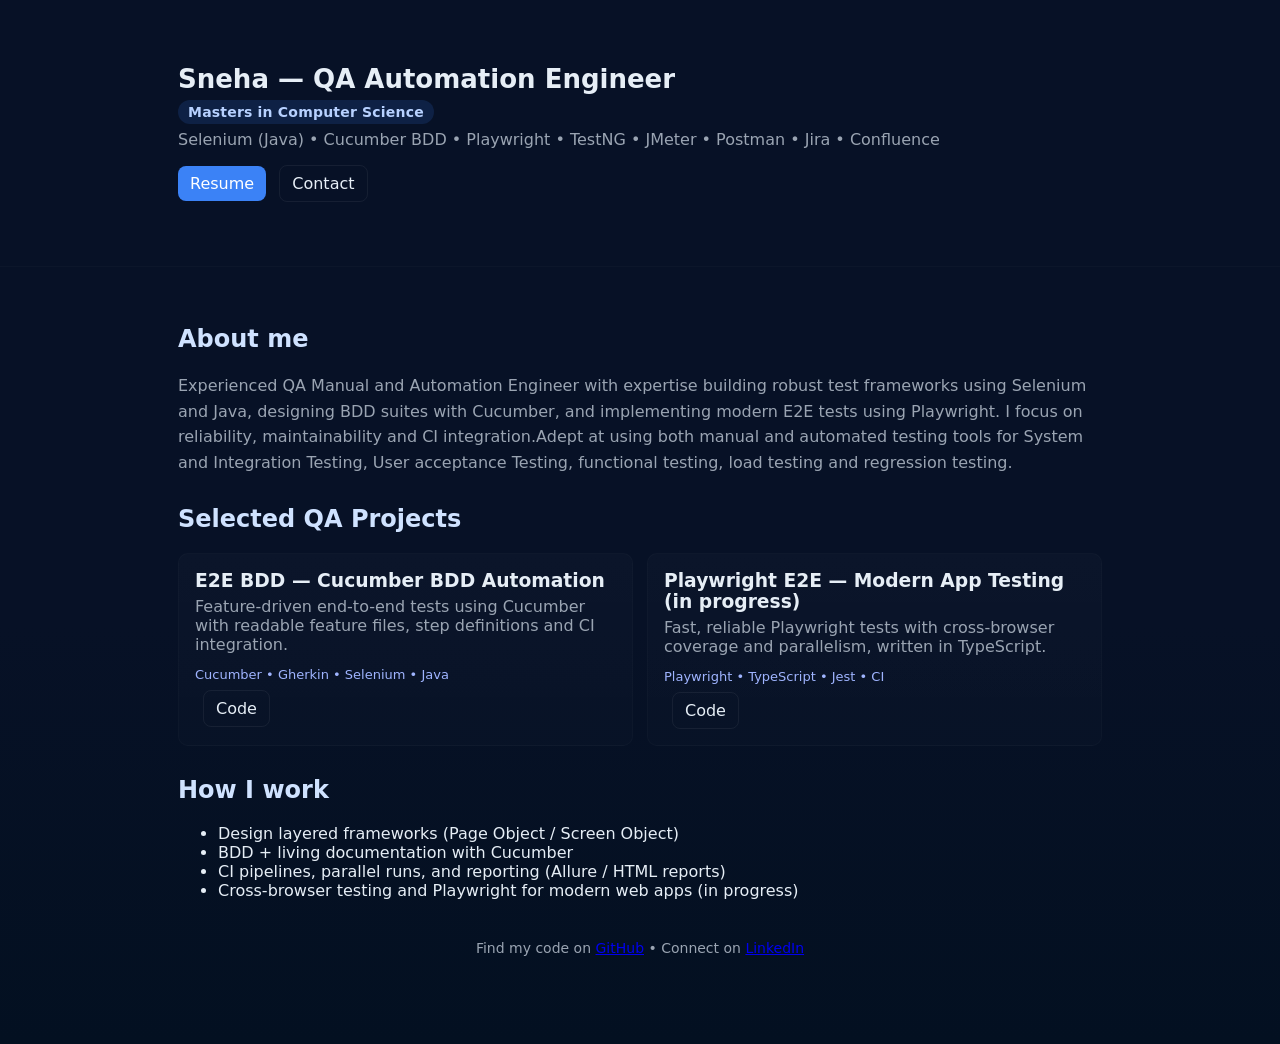
==== docs/index.html @ 4c33e96c "commit 1a2b3c4d5e6f7g8h9i0j" ====
<!doctype html>
<html lang="en">
<head>
  <meta charset="utf-8" />
  <meta name="viewport" content="width=device-width,initial-scale=1" />
  <title>Sneha Abraham — QA Automation Engineer</title>
  <link rel="stylesheet" href="styles.css" />
</head>
<body>
  <header class="site-header">
    <div class="container">
      <h1 id="owner-name">Sneha — QA Automation Engineer</h1>
      <p class="subtitle">Masters in Computer Science</p>
      <p class="tagline">Selenium (Java) • Cucumber BDD • Playwright • TestNG • JMeter • Postman • Jira • Confluence</p>

      <div class="actions">
        <a id="resume-link" class="btn" href="Resume-Sneha-Abraham_QA.pdf" target="_blank" rel="noopener">Resume</a>
        <a id="contact-link" class="btn btn-outline" href="#">Contact</a>
      </div>
    </div>
  </header>

  <main class="container">
    <section id="about">
      <h2>About me</h2>
      <p id="about-text">
        Experienced QA Manual and Automation Engineer with expertise building robust test frameworks using Selenium and Java, designing BDD suites with Cucumber, and implementing modern E2E tests using Playwright. I focus on reliability, maintainability and CI integration.Adept at using both manual and automated testing tools for System and Integration
Testing, User acceptance Testing, functional testing, load testing and regression testing. 
      </p>
    </section>

    <section id="projects">
      <h2>Selected QA Projects</h2>
      <div id="project-grid" class="grid"></div>
    </section>

    <section id="how-i-work">
      <h2>How I work</h2>
      <ul>
        <li>Design layered frameworks (Page Object / Screen Object)</li>
        <li>BDD + living documentation with Cucumber</li>
        <li>CI pipelines, parallel runs, and reporting (Allure / HTML reports)</li>
        <li>Cross-browser testing and Playwright for modern web apps (in progress)</li>
      </ul>
    </section>

    <footer>
      <p>Find my code on <a id="github-link" href="#">GitHub</a> • Connect on <a id="linkedin-link" href="#">LinkedIn</a></p>
    </footer>
  </main>

  <script>
    // Load projects.json and render cards
    async function loadProjects() {
      try {
        const res = await fetch(`projects.json?v=${Date.now()}`, { cache: 'no-store' });
        const projects = await res.json();
        const grid = document.getElementById('project-grid');

        grid.innerHTML = '';

        projects.forEach(p => {
          const card = document.createElement('article');
          card.className = 'card';
          card.innerHTML = `
            <h3 class="proj-title"><a href="${p.repo_url}" target="_blank" rel="noopener">${p.title}</a></h3>
            <p class="proj-desc">${p.description}</p>
            <p class="proj-tech">${p.tech.join(' • ')}</p>
            <div class="proj-links">
              ${p.demo_url ? `<a href="${p.demo_url}" target="_blank" class="btn">Demo</a>` : ''}
              <a href="${p.repo_url}" target="_blank" class="btn btn-outline">Code</a>
            </div>
          `;
          grid.appendChild(card);
        });
      } catch (err) {
        console.error('Failed to load projects.json', err);
        document.getElementById('project-grid').innerHTML = '<p class="muted">Unable to load projects.</p>';
      }
    }

    // Placeholder: replace these when customizing
    document.getElementById('owner-name').textContent = 'Sneha — QA Automation Engineer';
  document.getElementById('github-link').href = 'https://github.com/Sneha5839';
  document.getElementById('linkedin-link').href = '#';
  // Point resume link to the actual PDF in the same folder. Do not override this elsewhere.
  document.getElementById('resume-link').href = 'Resume-Sneha-Abraham_QA.pdf';
  document.getElementById('contact-link').href = 'mailto:sneha.abraham19@yahoo.com';

    loadProjects();
  </script>
</body>
</html>
---- docs/styles.css ----
:root{
  --bg:#0f1724;
  --card:#0b1220;
  --muted:#9aa4b2;
  --accent:#3b82f6;
  --text:#e6eef6;
}

*{box-sizing:border-box}
body{
  margin:0;
  font-family:Inter,Segoe UI,Roboto,system-ui,-apple-system,"Helvetica Neue",Arial;
  background:linear-gradient(180deg,#071126 0%, #071126 60%, #031021 100%);
  color:var(--text);
  -webkit-font-smoothing:antialiased;
}
.container{max-width:980px;margin:0 auto;padding:28px}
.site-header{padding:36px 0;border-bottom:1px solid rgba(255,255,255,0.02)}
.site-header .tagline{color:var(--muted);margin-top:6px}

.btn{display:inline-block;padding:8px 12px;background:var(--accent);color:white;border-radius:8px;text-decoration:none}
.btn-outline{border:1px solid rgba(255,255,255,0.06);background:transparent;color:var(--text);padding:8px 12px;margin-left:8px}

h1{margin:0;font-size:26px}
h2{color:#cfe2ff;margin-top:30px}
.subtitle{
  display:inline-block;
  margin:6px 0 0;
  padding:4px 10px;
  border-radius:999px;
  background:rgba(59,130,246,0.15);
  color:#b7d1ff;
  font-size:14px;
  font-weight:600;
  letter-spacing:0.2px;
}
#about-text{color:var(--muted);line-height:1.6}

.grid{display:grid;grid-template-columns:repeat(auto-fit,minmax(260px,1fr));gap:14px;margin-top:16px}
.card{background:linear-gradient(180deg, rgba(255,255,255,0.02), rgba(255,255,255,0.01));border-radius:10px;padding:16px;border:1px solid rgba(255,255,255,0.02)}
.card .proj-title{margin:0 0 6px 0}
.card .proj-title a{color:var(--text);text-decoration:none}
.proj-desc{color:var(--muted);margin:6px 0}
.proj-tech{font-size:13px;color:#9fb4ff;margin-bottom:8px}



footer{margin:40px 0 60px;color:var(--muted);font-size:14px;text-align:center}
.muted{color:var(--muted)}
@media (max-width:640px){.container{padding:20px}}
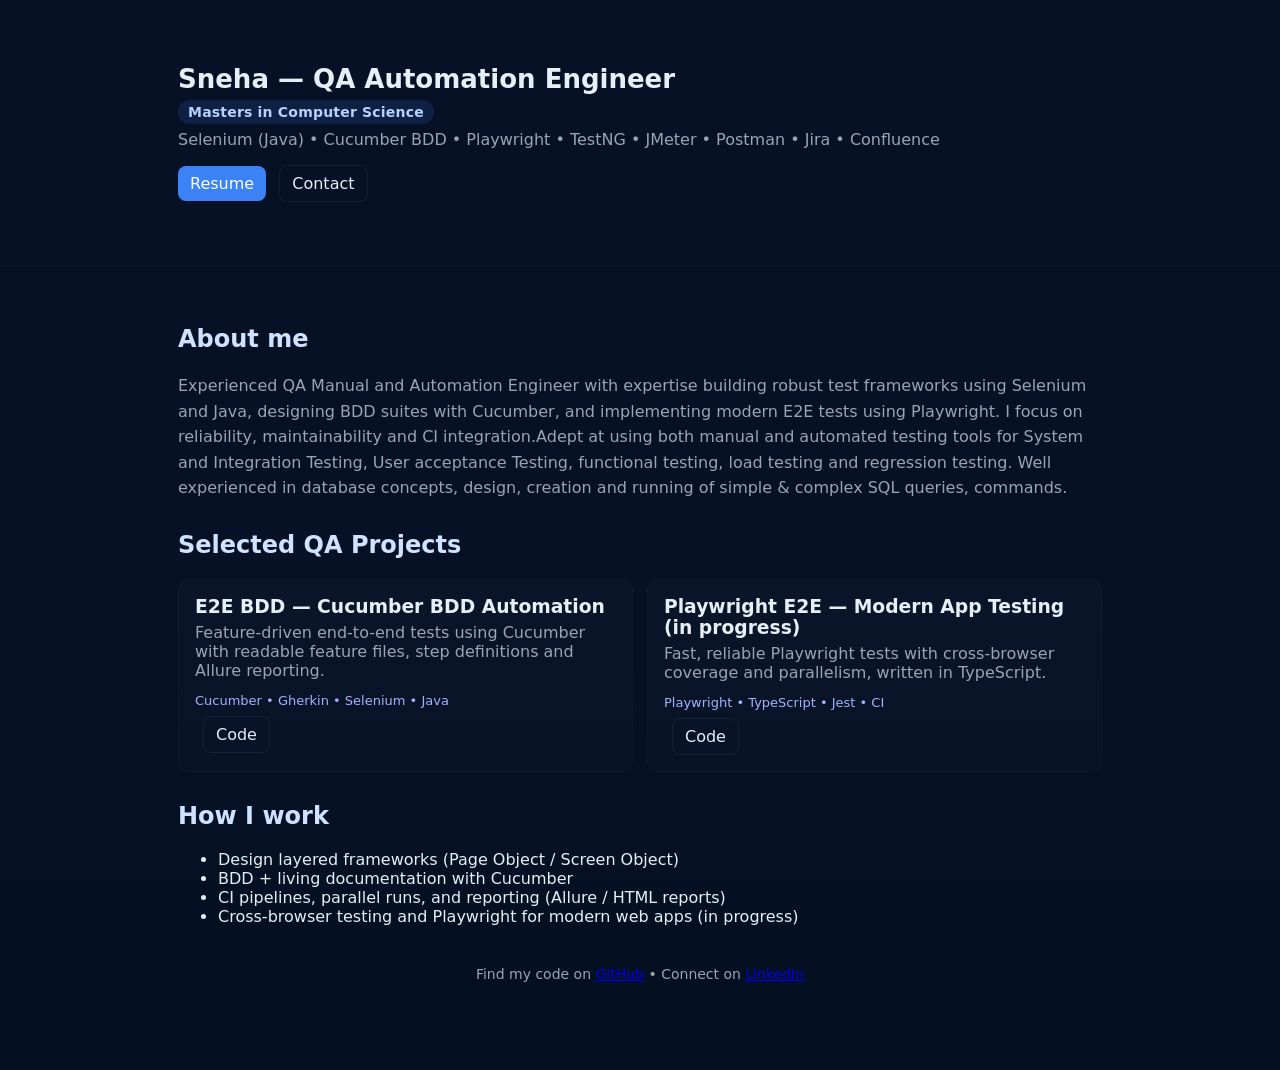
==== commit 522c7a1b: "commit" ====
--- a/docs/index.html
+++ b/docs/index.html
@@ -25,7 +25,7 @@
       <h2>About me</h2>
       <p id="about-text">
         Experienced QA Manual and Automation Engineer with expertise building robust test frameworks using Selenium and Java, designing BDD suites with Cucumber, and implementing modern E2E tests using Playwright. I focus on reliability, maintainability and CI integration.Adept at using both manual and automated testing tools for System and Integration
-Testing, User acceptance Testing, functional testing, load testing and regression testing. 
+Testing, User acceptance Testing, functional testing, load testing and regression testing. Well experienced in database concepts, design, creation and running of simple & complex SQL queries, commands.
       </p>
     </section>
 
